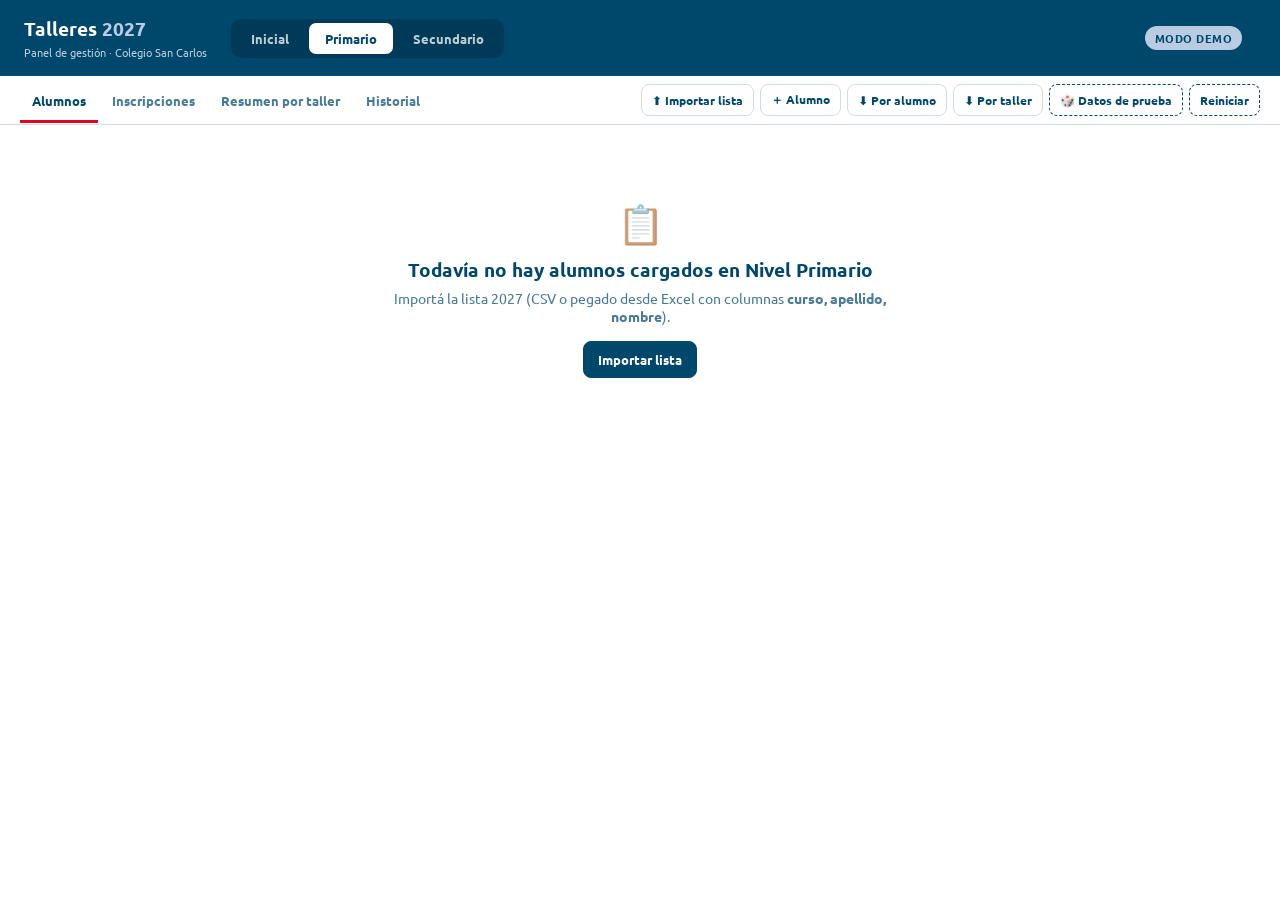
==== panel.html @ b0eff158 "Talleres 2027: formularios de inscripción y panel de gestión Co-Authored-By: Claude Opus 5.5 <norepl" ====
<!DOCTYPE html>
<html lang="es">
<head>
<meta charset="UTF-8">
<meta name="viewport" content="width=device-width, initial-scale=1">
<title>Panel de Talleres</title>
<link href="https://fonts.googleapis.com/css2?family=Ubuntu:wght@400;500;700&family=Ubuntu+Mono&display=swap" rel="stylesheet">
<link rel="stylesheet" href="/css/base.css">
<link rel="stylesheet" href="/css/panel.css">
</head>
<body>
<header class="top">
  <div>
    <div class="logo">Talleres <span id="t-anio"></span></div>
    <div class="logo-sub">Panel de gestión · Colegio San Carlos</div>
  </div>
  <nav class="niveles" id="niveles"></nav>
  <div class="spacer"></div>
  <span class="demo-badge" id="demo" hidden>Modo demo</span>
  <span class="user" id="user"></span>
  <button class="btn btn-ghost-light btn-sm" id="salir" hidden>Salir</button>
</header>

<div class="subbar">
  <nav class="vistas" id="vistas">
    <button data-v="alumnos" class="on">Alumnos <span class="cnt" id="c-alumnos"></span></button>
    <button data-v="inscripciones">Inscripciones <span class="cnt warn" id="c-pend"></span></button>
    <button data-v="resumen">Resumen por taller</button>
    <button data-v="historial">Historial</button>
  </nav>
  <div class="spacer"></div>
  <div class="acciones" id="acciones"></div>
</div>

<main id="main"></main>

<!-- Modal genérico -->
<div class="modal-backdrop" id="modal"><div class="modal" id="modal-box"></div></div>

<!-- Login (solo con Supabase) -->
<div class="login" id="login" hidden>
  <div class="login-card">
    <div class="logo" style="color:var(--azul)">Talleres <span style="color:var(--rojo)" id="l-anio"></span></div>
    <p>Ingresá con tu cuenta institucional <b>@sancarlos.edu.ar</b>.</p>
    <button class="btn btn-primary" id="btn-login">Ingresar con Google</button>
    <p class="login-err" id="login-err"></p>
  </div>
</div>

<div class="spin-overlay" id="spinner"><div class="spinner"></div><div class="spin-text" id="spin-text">Cargando…</div></div>
<div id="toast"></div>

<script src="/config/talleres.js"></script>
<script src="/js/supabase-config.js"></script>
<script src="/js/db.js"></script>
<script src="/js/csv.js"></script>
<script src="/js/panel.js"></script>
</body>
</html>
---- css/base.css ----
*, *::before, *::after { box-sizing: border-box; margin: 0; padding: 0; }
[hidden] { display: none !important; }

:root {
  /* Tokens — Colegio San Carlos Diálogos */
  --azul: #00476c; --azul-dk: #003550; --rojo: #e4051f; --blanco: #ffffff;
  --celeste: #b9cce1; --celeste-lt: #e8eef5; --gris: #b2b2b2;
  --bg: var(--celeste-lt); --surface: var(--blanco); --border: #d3dbe4;
  --text: var(--azul); --muted: rgba(0,71,108,.72);
  --green: var(--azul); --green-lt: var(--celeste-lt); --amber: #8a5300; --amber-lt: #fff2dc;
  --radius: 8px; --shadow: none;
  --s1: 8px; --s2: 16px; --s3: 24px; --s4: 40px;
  --d0-bg: var(--celeste-lt); --d0-t: var(--azul); --d0-bd: var(--celeste);
  --d1-bg: var(--celeste-lt); --d1-t: var(--azul); --d1-bd: var(--celeste);
  --d2-bg: var(--celeste-lt); --d2-t: var(--azul); --d2-bd: var(--celeste);
  --d3-bg: var(--celeste-lt); --d3-t: var(--azul); --d3-bd: var(--celeste);
  --d4-bg: var(--celeste-lt); --d4-t: var(--azul); --d4-bd: var(--celeste);
}

body { font-family: 'Ubuntu', system-ui, sans-serif; background: var(--blanco); color: var(--text); min-height: 100vh; }

header.top {
  background: var(--azul); color: #fff; padding: 16px 24px;
  display: flex; align-items: center; gap: 14px; flex-wrap: wrap;
  
}
.logo { font-size: 19px; font-weight: 600; }
.logo span { color: var(--celeste); }
.logo-sub { font-size: 11px; color: var(--celeste); margin-top: 2px; }
.spacer { flex: 1; }

.btn {
  display: inline-flex; align-items: center; gap: 7px;
  font-family: inherit; font-size: 13px; font-weight: 600;
  padding: 9px 14px; border-radius: 8px; cursor: pointer;
  border: 1.5px solid var(--border); background: var(--surface); color: var(--text);
  transition: background .15s, border-color .15s, opacity .15s; white-space: nowrap;
}
.btn:hover { border-color: #c9c2b7; }
.btn:disabled { opacity: .5; cursor: default; }
.btn-primary { background: var(--azul); border-color: var(--azul); color: #fff; }
.btn-primary:hover { background: var(--azul-dk); border-color: var(--azul-dk); }
.btn-red { background: var(--rojo); border-color: var(--rojo); color: #fff; }
.btn-ghost-light { background: rgba(255,255,255,.13); border-color: rgba(255,255,255,.28); color: #fff; }
.btn-ghost-light:hover { background: rgba(255,255,255,.22); border-color: rgba(255,255,255,.4); }
.btn-sm { font-size: 12px; padding: 6px 10px; }

.field { margin-bottom: 14px; }
.field label {
  display: block; font-size: 11px; font-weight: 600; color: var(--muted);
  margin-bottom: 5px; letter-spacing: .4px; text-transform: uppercase;
}
.input, .field input, .field select, .field textarea {
  width: 100%; font-family: inherit; font-size: 14px; color: var(--text);
  background: var(--bg); border: 1.5px solid var(--border); border-radius: 8px;
  padding: 10px 12px; outline: none; transition: border-color .15s;
}
.field input:focus, .field select:focus, .field textarea:focus, .input:focus { border-color: var(--azul); background: var(--surface); }
select { appearance: none; background-image: url("data:image/svg+xml,%3Csvg xmlns='http://www.w3.org/2000/svg' width='12' height='12' viewBox='0 0 24 24' fill='none' stroke='%238C8479' stroke-width='2'%3E%3Cpolyline points='6 9 12 15 18 9'/%3E%3C/svg%3E"); background-repeat: no-repeat; background-position: right 10px center; padding-right: 30px !important; }

#toast {
  position: fixed; bottom: 26px; left: 50%; transform: translateX(-50%) translateY(16px);
  background: var(--text); color: #fff; padding: 10px 20px; border-radius: 8px;
  font-size: 13px; font-weight: 500; opacity: 0; transition: opacity .22s, transform .22s;
  pointer-events: none; z-index: 400; max-width: 420px; text-align: center;
}
#toast.show { opacity: 1; transform: translateX(-50%) translateY(0); }
#toast.ok { background: var(--azul); }
#toast.error { background: var(--rojo); }

.demo-badge {
  background: var(--celeste); color: var(--azul); font-size: 11px; font-weight: 700;
  letter-spacing: .5px; padding: 4px 10px; border-radius: 20px; text-transform: uppercase;
}
---- css/panel.css ----
body { padding-bottom: 60px; }
header.top { position: sticky; top: 0; z-index: 100; }
.niveles { display: flex; gap: 4px; background: rgba(0,0,0,.18); padding: 4px; border-radius: 10px; margin-left: 10px; }
.niveles button { font-family: inherit; font-size: 13px; font-weight: 600; color: rgba(255,255,255,.75); background: none; border: none; padding: 7px 16px; border-radius: 7px; cursor: pointer; }
.niveles button:hover { color: #fff; }
.niveles button.on { background: #fff; color: var(--azul); }
.user { font-size: 12px; color: rgba(255,255,255,.7); }

.subbar { position: sticky; top: 68px; z-index: 90; background: var(--surface); border-bottom: 1.5px solid var(--border); padding: 0 20px; display: flex; align-items: center; gap: 10px; flex-wrap: wrap; }
.vistas { display: flex; gap: 2px; }
.vistas button { font-family: inherit; font-size: 13px; font-weight: 600; color: var(--muted); background: none; border: none; border-bottom: 3px solid transparent; padding: 14px 12px 11px; cursor: pointer; }
.vistas button:hover { color: var(--text); }
.vistas button.on { color: var(--azul); border-bottom-color: var(--rojo); }
.cnt { font-family: 'Ubuntu Mono', monospace; font-size: 11px; background: var(--bg); color: var(--muted); padding: 1px 7px; border-radius: 10px; margin-left: 2px; }
.cnt:empty { display: none; }
.cnt.warn { background: var(--rojo); color: #fff; }
.acciones { display: flex; gap: 6px; flex-wrap: wrap; padding: 8px 0; }
.btn.demo { border-style: dashed; border-color: var(--azul); }

main { padding: 16px 20px 0; }
.filtros { display: flex; gap: 10px; align-items: center; flex-wrap: wrap; margin-bottom: 12px; }
.filtros select.input { width: auto; min-width: 160px; font-size: 13px; padding: 9px 12px; background-color: var(--surface); }
.search { display: flex; align-items: center; gap: 9px; background: var(--surface); border: 1.5px solid var(--border); border-radius: var(--radius); padding: 0 13px; flex: 1; min-width: 220px; max-width: 420px; color: var(--muted); }
.search:focus-within { border-color: var(--azul); }
.search input { border: none; outline: none; background: transparent; font: inherit; font-size: 14px; width: 100%; padding: 10px 0; color: var(--text); }
.count { font-size: 12px; color: var(--muted); }

/* --- grilla de alumnos --- */
.grid-wrap { overflow-x: auto; }
.grid-head, .al-row { display: grid; grid-template-columns: 240px repeat(5, minmax(130px, 1fr)); gap: 5px; min-width: 920px; }
.grid-head { position: sticky; top: 0; padding: 0 12px 6px; }
.dh { text-align: center; font-size: 12px; font-weight: 700; letter-spacing: .8px; text-transform: uppercase; padding: 6px 4px; border-radius: 6px; }
.dh.d0, th.d0 { background: var(--d0-bg); color: var(--d0-t); } .dh.d1, th.d1 { background: var(--d1-bg); color: var(--d1-t); }
.dh.d2, th.d2 { background: var(--d2-bg); color: var(--d2-t); } .dh.d3, th.d3 { background: var(--d3-bg); color: var(--d3-t); }
.dh.d4, th.d4 { background: var(--d4-bg); color: var(--d4-t); }
.curso-sep { font-size: 13px; font-weight: 700; color: var(--azul); padding: 16px 4px 6px; border-bottom: 1px solid var(--border); margin-bottom: 6px; min-width: 920px; }
.curso-sep span { font-size: 11px; font-weight: 500; color: var(--muted); margin-left: 6px; }
.al-row { background: var(--surface); border: 1.5px solid var(--border); border-radius: var(--radius); padding: 8px 12px; margin-bottom: 5px; align-items: center; }
.al-row:hover { border-color: #ccc;  }
.al-nom { font-size: 13px; font-weight: 600; white-space: nowrap; overflow: hidden; text-overflow: ellipsis; }
.al-meta { display: flex; align-items: center; gap: 6px; margin-top: 3px; }
.tag { display: inline-block; padding: 1px 7px; border-radius: 4px; font-family: 'Ubuntu Mono', monospace; font-size: 12px; font-weight: 500; background: var(--celeste-lt); color: var(--azul); border: 1px solid var(--celeste); border-radius: 999px; vertical-align: middle; }
.al-meta .n { font-size: 12px; color: var(--muted); }
.al-meta .n.cero { color: var(--rojo); }
.al-del { margin-left: auto; background: none; border: none; cursor: pointer; font-size: 12px; opacity: 0; transition: opacity .15s; }
.al-row:hover .al-del { opacity: .45; } .al-del:hover { opacity: 1 !important; }

.cell.loading { opacity: .35; pointer-events: none; }
.pill { display: flex; align-items: center; gap: 4px; border-radius: 7px; padding: 5px 5px 5px 8px; font-size: 11.5px; font-weight: 500; border: 1px solid; }
.pill.sm { display: inline-flex; padding: 3px 8px; font-size: 11px; margin: 2px; }
.pill.sm b { font-weight: 700; margin-right: 3px; }
.pill.d0 { background: var(--celeste); border-color: var(--celeste); color: var(--azul); } .pill.d1 { background: var(--celeste); border-color: var(--celeste); color: var(--azul); }
.pill.d2 { background: var(--celeste); border-color: var(--celeste); color: var(--azul); } .pill.d3 { background: var(--celeste); border-color: var(--celeste); color: var(--azul); }
.pill.d4 { background: var(--celeste); border-color: var(--celeste); color: var(--azul); }
.pill.fuera { background: #fff; border-style: dashed; border-color: var(--rojo); color: var(--rojo); }
.pill .pn { flex: 1; white-space: nowrap; overflow: hidden; text-overflow: ellipsis; cursor: pointer; }
.pill .pn:hover { text-decoration: underline; }
.dot { display: inline-block; width: 6px; height: 6px; border-radius: 50%; background: currentColor; opacity: .55; margin-right: 5px; vertical-align: middle; }
.pill .x { background: none; border: none; cursor: pointer; width: 18px; height: 18px; border-radius: 50%; font-size: 15px; line-height: 1; color: inherit; opacity: .5; padding: 0; flex-shrink: 0; }
.pill .x:hover { opacity: 1; background: rgba(0,0,0,.1); }
select.asig { width: 100%; font-family: inherit; font-size: 11.5px; color: var(--muted); background-color: var(--blanco); border: 1.5px dashed var(--gris); border-radius: 7px; padding: 6px 8px; cursor: pointer; outline: none; }
select.asig.editing { color: var(--text); border-style: solid; }
select.asig.d0:hover, select.asig.d0:focus { border-color: var(--d0-t); border-style: solid; background-color: var(--d0-bg); }
select.asig.d1:hover, select.asig.d1:focus { border-color: var(--d1-t); border-style: solid; background-color: var(--d1-bg); }
select.asig.d2:hover, select.asig.d2:focus { border-color: var(--d2-t); border-style: solid; background-color: var(--d2-bg); }
select.asig.d3:hover, select.asig.d3:focus { border-color: var(--d3-t); border-style: solid; background-color: var(--d3-bg); }
select.asig.d4:hover, select.asig.d4:focus { border-color: var(--d4-t); border-style: solid; background-color: var(--d4-bg); }
.none { text-align: center; font-size: 16px; color: var(--gris); user-select: none; }

/* --- inscripciones --- */
.links-form { font-size: 12px; color: var(--muted); margin: -4px 0 12px; }
.links-form a { color: var(--azul); font-weight: 600; }
.ins { background: var(--surface); border: 1.5px solid var(--border); border-left: 4px solid var(--rojo); border-radius: var(--radius); padding: 12px 14px; margin-bottom: 8px; max-width: 1100px; }
.ins.vinculada { border-left-color: var(--green); } .ins.descartada { border-left-color: var(--border); opacity: .7; }
.ins-top { display: flex; gap: 14px; justify-content: space-between; flex-wrap: wrap; }
.ins-nom { font-weight: 700; font-size: 14px; }
.ins-meta { font-size: 12px; color: var(--muted); margin-top: 3px; }
.ins-obs { font-size: 12px; color: var(--amber); margin-top: 3px; font-style: italic; }
.ins-pills { display: flex; flex-wrap: wrap; justify-content: flex-end; max-width: 560px; }
.ins-acc { display: flex; gap: 8px; align-items: center; flex-wrap: wrap; margin-top: 10px; padding-top: 10px; border-top: 1px dashed var(--border); }
.ins-acc .sel-al { width: auto; min-width: 260px; font-size: 13px; padding: 7px 10px; }
.b { font-size: 11px; font-weight: 700; padding: 4px 9px; border-radius: 20px; background: var(--bg); color: var(--muted); }
.b.ok { background: var(--green-lt); color: var(--green); } .b.warn { background: var(--amber-lt); color: var(--amber); } .b.bad { background: var(--blanco); color: var(--rojo); border: 1px solid var(--rojo); }

/* --- resumen --- */
.res-wrap { display: grid; gap: 16px; max-width: 980px; }
.res-card { background: var(--surface); border: 1.5px solid var(--border); border-radius: 12px; padding: 16px; overflow-x: auto; }
.res-card h3 { font-size: 15px; color: var(--azul); margin-bottom: 10px; }
.res-card h3 span { font-size: 12px; font-weight: 500; color: var(--muted); margin-left: 6px; }
table.res { width: 100%; border-collapse: separate; border-spacing: 3px; font-size: 13px; }
table.res th { font-size: 12px; text-transform: uppercase; letter-spacing: .6px; padding: 6px; border-radius: 5px; }
table.res th:first-child { text-align: left; background: none; color: var(--muted); }
table.res td { text-align: center; padding: 7px; background: var(--bg); border-radius: 5px; font-family: 'Ubuntu Mono', monospace; font-weight: 500; }
table.res td.tn { text-align: left; font-family: inherit; background: none; font-weight: 600; }
table.res td.na { background: none; color: var(--gris); }
table.res td.z { color: var(--gris); }
table.res td.tot { background: var(--azul); color: #fff; }

/* --- historial --- */
.hist { background: var(--surface); border: 1.5px solid var(--border); border-radius: 12px; overflow-x: auto; max-width: 1100px; }
.hist table { width: 100%; border-collapse: collapse; font-size: 13px; }
.hist th { text-align: left; font-size: 12px; text-transform: uppercase; letter-spacing: .6px; color: var(--muted); padding: 10px 12px; border-bottom: 1.5px solid var(--border); }
.hist td { padding: 8px 12px; border-bottom: 1px solid var(--bg); }
.mono { font-family: 'Ubuntu Mono', monospace; font-size: 11.5px; color: var(--muted); }
.act { font-size: 11px; font-weight: 700; padding: 2px 8px; border-radius: 4px; background: var(--bg); }
.act.asignar, .act.vincular, .act.alta_alumno { background: var(--green-lt); color: var(--green); }
.act.cambiar { background: var(--amber-lt); color: var(--amber); }
.act.eliminar, .act.baja_alumno { background: var(--blanco); color: var(--rojo); border: 1px solid var(--rojo); }

/* --- vacíos, modal, login, spinner --- */
.empty { text-align: center; padding: 60px 20px; color: var(--muted); max-width: 560px; margin: 0 auto; }
.empty .icon { font-size: 38px; margin-bottom: 10px; }
.empty h3 { color: var(--text); margin-bottom: 6px; }
.empty p { font-size: 14px; margin-bottom: 16px; }
.empty.small { padding: 40px; font-size: 14px; }

.modal-backdrop { position: fixed; inset: 0; background: rgba(0,71,108,.45);  z-index: 200; display: flex; align-items: center; justify-content: center; opacity: 0; pointer-events: none; transition: opacity .2s; }
.modal-backdrop.open { opacity: 1; pointer-events: all; }
.modal { background: var(--surface); border-radius: 14px; padding: 24px; width: 460px; max-width: 94vw; max-height: 90vh; overflow: auto;  }
.modal h2 { font-size: 17px; margin-bottom: 4px; }
.modal-sub { font-size: 13px; color: var(--muted); margin-bottom: 16px; line-height: 1.5; }
.modal-actions { display: flex; gap: 10px; justify-content: flex-end; margin-top: 16px; }
.modal-err { font-size: 12px; color: var(--rojo); min-height: 14px; }
.prev { font-size: 13px; } .prev .mini { font-size: 11.5px; color: var(--muted); margin-top: 4px; line-height: 1.6; }
.field textarea { font-family: 'Ubuntu Mono', monospace; font-size: 12px; }

.login { position: fixed; inset: 0; background: var(--bg); z-index: 250; display: grid; place-items: center; }
.login-card { background: var(--surface); border: 1.5px solid var(--border); border-radius: 16px; padding: 32px; text-align: center; max-width: 380px; display: grid; gap: 14px; }
.login-card p { font-size: 14px; color: var(--muted); }
.login-err { color: var(--rojo) !important; font-size: 13px !important; }

.spin-overlay { position: fixed; inset: 0; background: rgba(255,255,255,.8); display: flex; flex-direction: column; align-items: center; justify-content: center; z-index: 300; gap: 11px; }
.spin-overlay.hidden { display: none; }
.spinner { width: 34px; height: 34px; border: 3px solid var(--border); border-top-color: var(--azul); border-radius: 50%; animation: spin .7s linear infinite; }
@keyframes spin { to { transform: rotate(360deg); } }
.spin-text { font-size: 13px; color: var(--muted); }
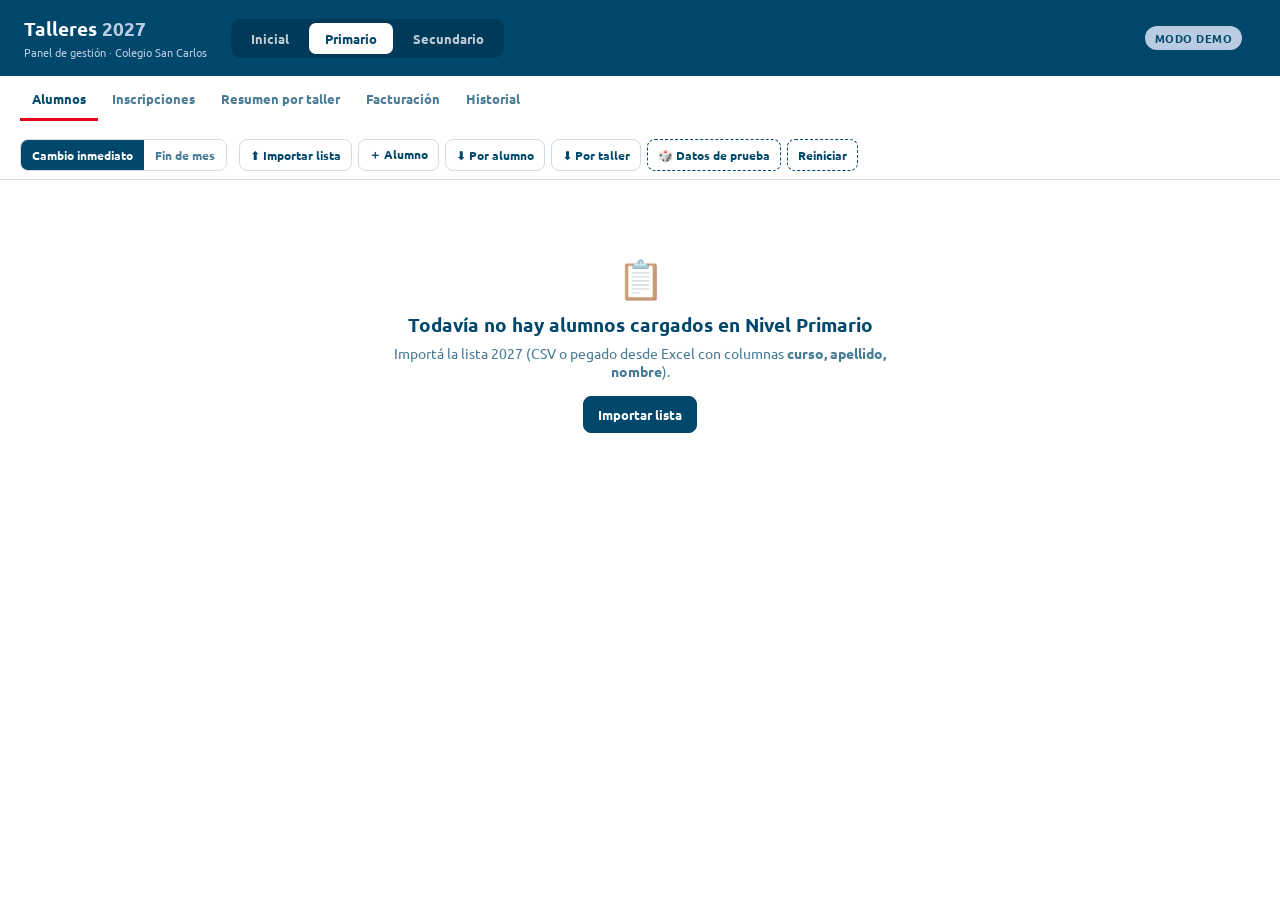
==== commit 3fda7247: "Alumnos precargados en formularios, facturación mensual y cambios a fin de mes Co-Authored-By: Claud" ====
--- a/panel.html
+++ b/panel.html
@@ -26,12 +26,14 @@
     <button data-v="alumnos" class="on">Alumnos <span class="cnt" id="c-alumnos"></span></button>
     <button data-v="inscripciones">Inscripciones <span class="cnt warn" id="c-pend"></span></button>
     <button data-v="resumen">Resumen por taller</button>
+    <button data-v="facturacion">Facturación <span class="cnt borr" id="c-cambios" title="Cambios programados para fin de mes"></span></button>
     <button data-v="historial">Historial</button>
   </nav>
   <div class="spacer"></div>
   <div class="acciones" id="acciones"></div>
 </div>
 
+<div class="banner-modo" id="banner-modo" hidden></div>
 <main id="main"></main>
 
 <!-- Modal genérico -->
@@ -41,8 +43,9 @@
 <div class="login" id="login" hidden>
   <div class="login-card">
     <div class="logo" style="color:var(--azul)">Talleres <span style="color:var(--rojo)" id="l-anio"></span></div>
-    <p>Ingresá con tu cuenta institucional <b>@sancarlos.edu.ar</b>.</p>
-    <button class="btn btn-primary" id="btn-login">Ingresar con Google</button>
+    <p>Ingresá con tu email. Te llega un link para entrar (solo para el equipo que gestiona talleres).</p>
+    <input class="input" id="login-email" type="email" placeholder="tu@sancarlos.edu.ar" autocomplete="email">
+    <button class="btn btn-primary" id="btn-login">Enviarme el link</button>
     <p class="login-err" id="login-err"></p>
   </div>
 </div>
--- a/css/panel.css
+++ b/css/panel.css
@@ -134,3 +134,53 @@
 .spinner { width: 34px; height: 34px; border: 3px solid var(--border); border-top-color: var(--azul); border-radius: 50%; animation: spin .7s linear infinite; }
 @keyframes spin { to { transform: rotate(360deg); } }
 .spin-text { font-size: 13px; color: var(--muted); }
+
+/* --- modo fin de mes / borradores --- */
+.modo { display: inline-flex; border: 1.5px solid var(--border); border-radius: var(--radius); overflow: hidden; margin-right: 6px; }
+.modo button { font: inherit; font-size: 12px; font-weight: 600; color: var(--muted); background: var(--blanco); border: none; padding: 7px 11px; cursor: pointer; }
+.modo button.on { background: var(--azul); color: var(--blanco); }
+.modo button.on.fin { background: var(--rojo); }
+.modo button:disabled { opacity: .4; cursor: default; }
+.banner-modo { background: var(--rojo); color: var(--blanco); font-size: 13px; padding: 9px 20px; }
+.cell { display: grid; gap: 3px; }
+.borrador { display: flex; align-items: center; gap: 4px; font-size: 11px; font-weight: 600; color: var(--rojo); border: 1.5px dashed var(--rojo); background: var(--blanco); border-radius: 6px; padding: 2px 4px 2px 7px; }
+.borrador span { flex: 1; white-space: nowrap; overflow: hidden; text-overflow: ellipsis; }
+.borrador .x { background: none; border: none; color: inherit; cursor: pointer; font-size: 14px; line-height: 1; padding: 0 3px; }
+.cnt.borr { background: var(--blanco); color: var(--rojo); border: 1px solid var(--rojo); }
+
+/* --- facturación --- */
+.fac { max-width: 1100px; display: grid; gap: 16px; }
+.meses { display: flex; gap: 6px; flex-wrap: wrap; }
+.mes { font: inherit; font-size: 13px; font-weight: 600; border-radius: 999px; padding: 6px 14px; cursor: pointer; border: 1.5px solid var(--border); background: var(--blanco); color: var(--muted); }
+.mes.cerrado { color: var(--azul); background: var(--celeste-lt); border-color: var(--celeste); }
+.mes.abierto { color: var(--rojo); border-color: var(--rojo); }
+.mes.on { background: var(--azul); border-color: var(--azul); color: var(--blanco); }
+.precios, .fac-cambios { border: 1.5px solid var(--border); border-radius: var(--radius); padding: 16px; }
+.precios h3, .fac-cambios h3 { font-size: 15px; font-weight: 500; margin-bottom: 12px; }
+.precios h3 span, .fac-cambios h3 span { font-size: 12px; color: var(--muted); font-weight: 400; margin-left: 6px; }
+.pgrid { display: grid; grid-template-columns: repeat(auto-fill, minmax(170px, 1fr)); gap: 10px; margin-bottom: 12px; }
+.pgrid label { font-size: 12px; font-weight: 500; letter-spacing: .04em; color: var(--muted); display: grid; gap: 4px; }
+.money { display: flex; align-items: center; border: 1.5px solid var(--border); border-radius: var(--radius); padding: 0 10px; background: var(--blanco); }
+.money:focus-within { border-color: var(--azul); }
+.money i { font-style: normal; color: var(--muted); }
+.money input { border: none; outline: none; font: inherit; font-size: 15px; color: var(--azul); padding: 8px 6px; width: 100%; background: none; }
+.precios.ro .money { background: var(--celeste-lt); }
+.fac-kpis { display: grid; grid-template-columns: repeat(auto-fit, minmax(200px, 1fr)); gap: 10px; }
+.kpi { border: 1.5px solid var(--border); border-radius: var(--radius); padding: 14px 16px; display: grid; gap: 2px; }
+.kpi span { font-size: 12px; font-weight: 500; letter-spacing: .08em; text-transform: uppercase; color: var(--muted); }
+.kpi b { font-size: 26px; font-weight: 700; }
+.kpi small { font-size: 12px; color: var(--muted); }
+.kpi.total { background: var(--azul); border-color: var(--azul); color: var(--blanco); }
+.kpi.total span, .kpi.total small { color: var(--celeste); }
+.aviso-fac { border: 1.5px solid var(--rojo); color: var(--rojo); border-radius: var(--radius); padding: 10px 14px; font-size: 13px; font-weight: 500; }
+.fac-acc { display: flex; gap: 8px; flex-wrap: wrap; }
+.fac-tabla { border: 1.5px solid var(--border); border-radius: var(--radius); overflow-x: auto; }
+table.tb { width: 100%; border-collapse: collapse; font-size: 13px; }
+table.tb th { text-align: left; font-size: 12px; font-weight: 500; letter-spacing: .06em; text-transform: uppercase; color: var(--muted); padding: 10px 12px; border-bottom: 1.5px solid var(--border); white-space: nowrap; }
+table.tb td { padding: 8px 12px; border-bottom: 1px solid var(--celeste-lt); vertical-align: middle; }
+table.tb .r { text-align: right; white-space: nowrap; }
+table.tb td.det { color: var(--muted); font-size: 12.5px; }
+table.tb td.tot { font-weight: 700; }
+table.tb tfoot td { font-weight: 700; background: var(--celeste-lt); border: none; padding: 12px; }
+.fac-cambios .mini { font-size: 13px; color: var(--muted); }
+.login-card .input { text-align: center; }
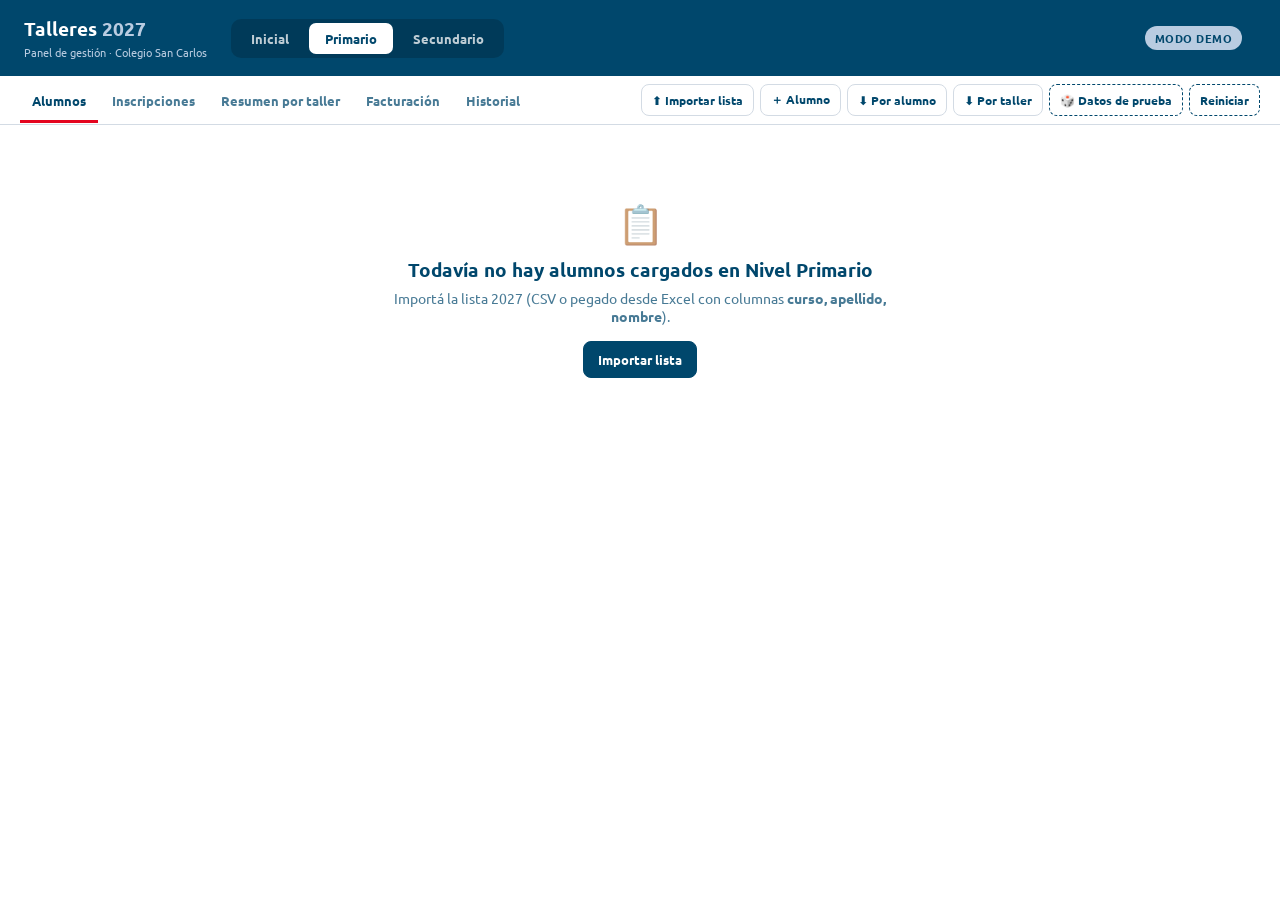
==== commit 6a5b1a67: "Cambios a fin de mes: botón Programar por alumno en lugar del modo global Co-Authored-By: Claude Opu" ====
--- a/panel.html
+++ b/panel.html
@@ -33,7 +33,6 @@
   <div class="acciones" id="acciones"></div>
 </div>
 
-<div class="banner-modo" id="banner-modo" hidden></div>
 <main id="main"></main>
 
 <!-- Modal genérico -->
--- a/css/panel.css
+++ b/css/panel.css
@@ -116,7 +116,7 @@
 
 .modal-backdrop { position: fixed; inset: 0; background: rgba(0,71,108,.45);  z-index: 200; display: flex; align-items: center; justify-content: center; opacity: 0; pointer-events: none; transition: opacity .2s; }
 .modal-backdrop.open { opacity: 1; pointer-events: all; }
-.modal { background: var(--surface); border-radius: 14px; padding: 24px; width: 460px; max-width: 94vw; max-height: 90vh; overflow: auto;  }
+.modal { background: var(--surface); border-radius: 14px; padding: 24px; width: 560px; max-width: 94vw; max-height: 90vh; overflow: auto;  }
 .modal h2 { font-size: 17px; margin-bottom: 4px; }
 .modal-sub { font-size: 13px; color: var(--muted); margin-bottom: 16px; line-height: 1.5; }
 .modal-actions { display: flex; gap: 10px; justify-content: flex-end; margin-top: 16px; }
@@ -135,13 +135,7 @@
 @keyframes spin { to { transform: rotate(360deg); } }
 .spin-text { font-size: 13px; color: var(--muted); }
 
-/* --- modo fin de mes / borradores --- */
-.modo { display: inline-flex; border: 1.5px solid var(--border); border-radius: var(--radius); overflow: hidden; margin-right: 6px; }
-.modo button { font: inherit; font-size: 12px; font-weight: 600; color: var(--muted); background: var(--blanco); border: none; padding: 7px 11px; cursor: pointer; }
-.modo button.on { background: var(--azul); color: var(--blanco); }
-.modo button.on.fin { background: var(--rojo); }
-.modo button:disabled { opacity: .4; cursor: default; }
-.banner-modo { background: var(--rojo); color: var(--blanco); font-size: 13px; padding: 9px 20px; }
+/* --- cambios programados --- */
 .cell { display: grid; gap: 3px; }
 .borrador { display: flex; align-items: center; gap: 4px; font-size: 11px; font-weight: 600; color: var(--rojo); border: 1.5px dashed var(--rojo); background: var(--blanco); border-radius: 6px; padding: 2px 4px 2px 7px; }
 .borrador span { flex: 1; white-space: nowrap; overflow: hidden; text-overflow: ellipsis; }
@@ -184,3 +178,16 @@
 table.tb tfoot td { font-weight: 700; background: var(--celeste-lt); border: none; padding: 12px; }
 .fac-cambios .mini { font-size: 13px; color: var(--muted); }
 .login-card .input { text-align: center; }
+
+.al-prog { margin-top: 5px; font: inherit; font-size: 12px; font-weight: 500; color: var(--azul); background: var(--blanco); border: 1.5px solid var(--border); border-radius: 999px; padding: 2px 10px; cursor: pointer; }
+.al-prog:hover { border-color: var(--azul); }
+.al-prog.tiene { color: var(--rojo); border-color: var(--rojo); border-style: dashed; }
+table.prog { width: 100%; border-collapse: collapse; font-size: 14px; }
+table.prog th { text-align: left; font-size: 12px; font-weight: 500; letter-spacing: .06em; text-transform: uppercase; color: var(--muted); padding: 6px 8px; border-bottom: 1.5px solid var(--border); }
+table.prog td { padding: 6px 8px; border-bottom: 1px solid var(--celeste-lt); }
+table.prog .p-dia { font-weight: 700; width: 90px; }
+table.prog .p-act { color: var(--muted); }
+table.prog select { padding: 7px 10px; font-size: 13px; }
+table.prog tr.cambia select { border-color: var(--rojo); color: var(--rojo); font-weight: 600; background-color: var(--blanco); }
+.p-na { font-size: 13px; color: var(--muted); }
+.modal h2 .tag { font-size: 11px; margin-left: 6px; }
